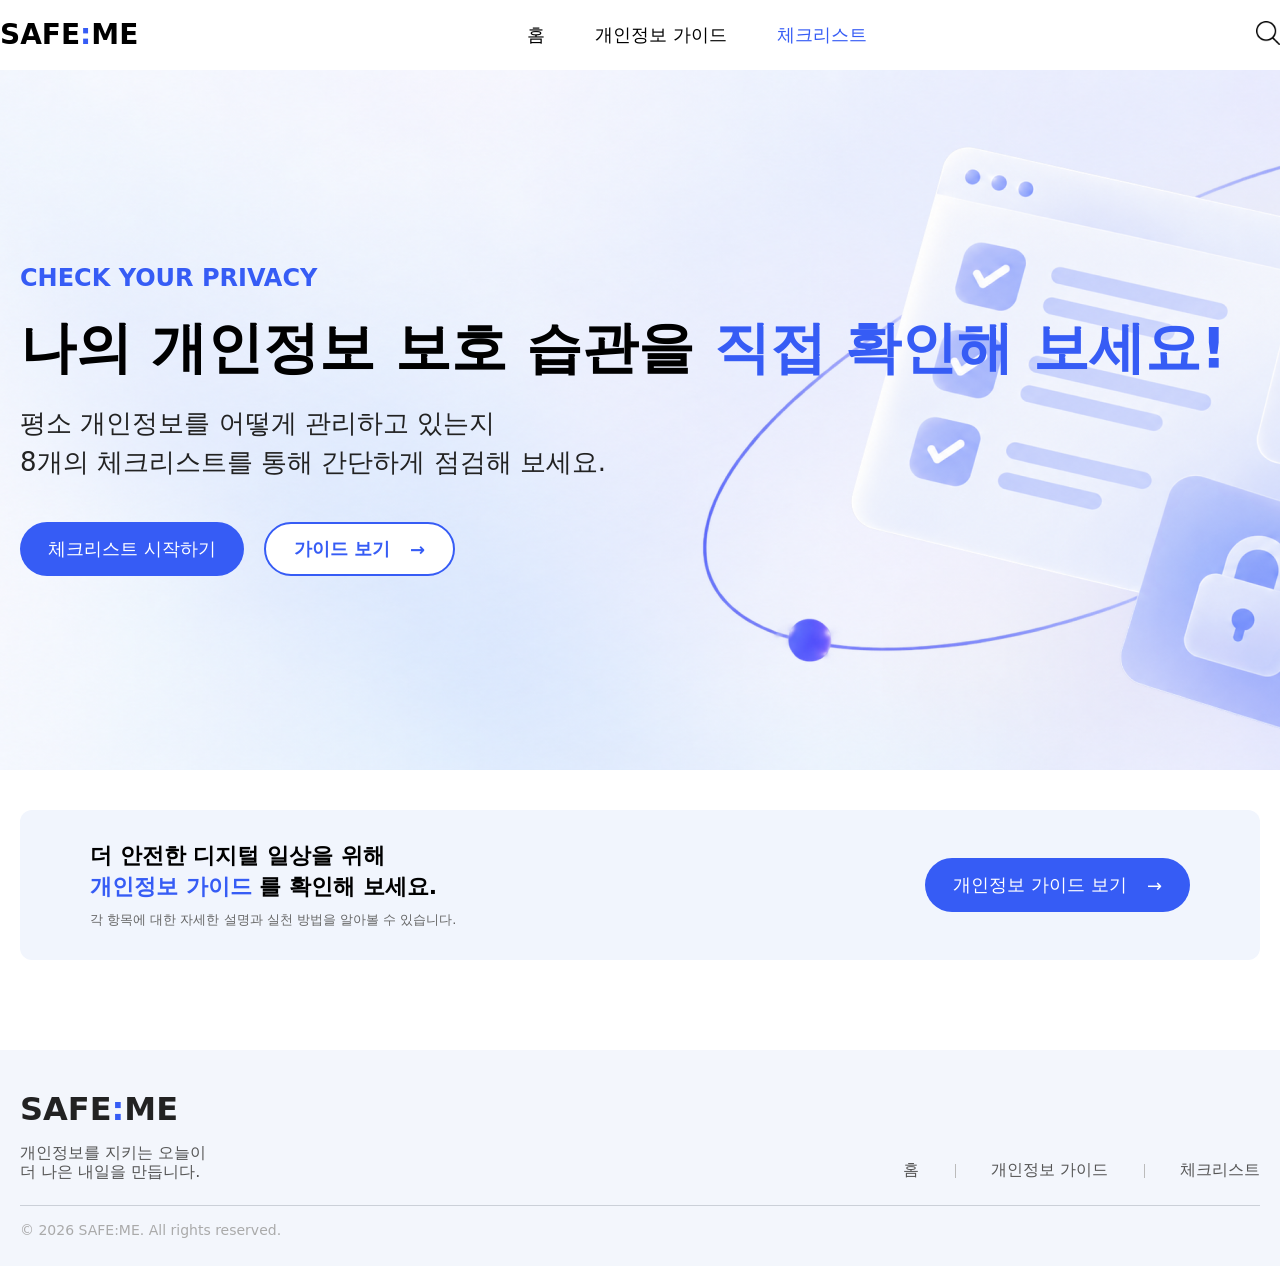
==== check.html @ 4dc62b18 "check.html 작성 / 로고 사이즈 수정, reset.css button font-family: inherit; 추가" ====
<!DOCTYPE html>
<html lang="ko">

<head>
    <meta charset="UTF-8">
    <meta name="viewport" content="width=device-width, initial-scale=1.0">
    <title>SAFE:ME</title>
    <link rel="stylesheet" href="css/common.css">
    <link rel="stylesheet" href="css/check.css">
    <script src="js/check.js" defer></script>
</head>

<body>
    <div id="wrap">
        <header class="header">
            <div class="header-inner">
                <h1 class="logo"><a href="index.html">SAFE<span>:</span>ME</a></h1>
                <nav class="gnb">
                    <ul>
                        <li><a href="index.html">홈</a></li>
                        <li><a href="guide.html">개인정보 가이드</a></li>
                        <li><a href="check.html">체크리스트</a></li>
                    </ul>
                </nav>
                <div class="search">
                    <img src="img/search-icon.png" alt="검색">
                </div>
            </div>
        </header>
        <!-- //header -->
        <section class="hero">
            <div class="inner">
                <div class="hero-title">
                    <div class="hero-text">
                        <span class="label" id="heroLabel">
                            CHECK YOUR PRIVACY
                        </span>
                        <h1 id="heroTitle">
                            나의 개인정보 보호 습관을<br>
                            <span class="point">
                                직접 확인해 보세요!
                            </span>
                        </h1>
                        <p class="sub-text" id="heroDescription">
                            평소 개인정보를 어떻게 관리하고 있는지<br>
                            8개의 체크리스트를 통해 간단하게 점검해 보세요.
                        </p>
                        <div class="hero-btns">
                            <button type="button" class="btn-primary" id="startBtn">
                                체크리스트 시작하기
                            </button>
                            <a href="guide.html" class="btn-outline">
                                가이드 보기
                                <span>→</span>
                            </a>
                        </div>
                    </div>
                </div>
            </div>
        </section>
        <!-- //hero -->

        <main class="check-page">

            <!-- checklist / score -->
            <section class="check-score section" id="checkSection">

                <div class="inner">
                    <!-- title -->
                    <div class="section-title">
                        <h2 id="checkSectionTitle">
                            개인정보 보호 체크리스트
                        </h2>
                        <p id="checkSectionDescription">
                            평소 실천하고 있는 개인정보 보호 습관을 체크해 주세요.
                        </p>
                    </div>

                    <div class="check-score-wrap">
                        <!-- checklist -->
                        <div class="check-answer-area">
                            <div class="check-answer-list" id="questionList">
                            </div>
                            <div class="check-result-button-wrap">
                                <button type="button" class="btn-primary result-btn" id="resultBtn">
                                    결과 보기
                                    <span>→</span>
                                </button>

                                <button type="button" class="btn-outline result-btn is-hidden" id="retryBtn">
                                    다시 진행하기
                                    <span>↻</span>
                                </button>
                            </div>
                        </div>
                        <!-- score -->
                        <div class="check-score-box">

                            <div class="score-circle">
                                <svg class="score-chart" viewBox="0 0 200 200">
                                    <circle class="score-chart-bg" cx="100" cy="100" r="78">
                                    </circle>
                                    <circle class="score-chart-progress" id="scoreCircle" cx="100" cy="100" r="78">
                                    </circle>
                                </svg>

                                <div class="score-text">
                                    <div>
                                        <strong id="scoreNumber">
                                            0
                                        </strong>
                                        <span>
                                            / 8
                                        </span>
                                    </div>
                                    <em id="scoreGrade">
                                        READY
                                    </em>
                                </div>
                            </div>
                            <h3 id="scoreMessage">
                                체크리스트를 시작하고<br>
                                나의 개인정보 보호 습관을 확인해 보세요.
                            </h3>

                            <div class="score-summary">
                                <!-- safe / checked -->
                                <div class="summary-row">
                                    <span class="summary-icon">
                                        <img src="img/check-img/icon-safe.png" alt="안전한 항목">
                                    </span>
                                    <span id="summaryLabel1">
                                        선택한 항목
                                    </span>
                                    <strong id="safeCount">
                                        0개
                                    </strong>
                                </div>

                                <!-- warning / remaining -->
                                <div class="summary-row">
                                    <span class="summary-icon">
                                        <img src="img/check-img/icon-warning.png" alt="주의가 필요한 항목">
                                    </span>
                                    <span id="summaryLabel2">
                                        남은 항목
                                    </span>
                                    <strong id="warningCount">
                                        8개
                                    </strong>
                                </div>

                                <!-- total -->
                                <div class="summary-row">
                                    <span class="summary-icon">
                                        <img src="img/check-img/icon-total.png" alt="전체 항목">
                                    </span>
                                    <span>
                                        전체 항목
                                    </span>
                                    <strong id="totalCount">
                                        8개
                                    </strong>
                                </div>
                            </div>
                        </div>
                        <!-- //score -->
                    </div>
                </div>
            </section>
            <!-- //checklist / score -->

            <!-- result -->
            <section class="check-result section result-section">
                <div class="inner">
                    <div class="section-title">
                        <h2>
                            항목별 결과
                        </h2>
                        <p>
                            각 항목의 결과를 확인하고,
                            부족한 부분을 점검해 보세요.
                        </p>
                    </div>
                    <div class="check-result-grid" id="resultGrid">
                    </div>
                </div>
            </section>
            <!-- //result -->

            <!-- warning -->
            <section class="check-warning section result-section">
                <div class="inner">
                    <div class="section-title">
                        <h2>
                            주의가 필요한 항목
                        </h2>
                        <p>
                            더 안전한 개인정보 관리를 위해,
                            지금 꼭 확인해 보세요.
                        </p>
                    </div>
                    <div class="check-warning-grid" id="warningGrid">
                    </div>
                </div>
            </section>
            <!-- //warning -->

            <!-- guide cta -->
            <section class="check-guide-banner">
                <div class="inner">
                    <div class="check-guide-banner-inner">
                        <div class="check-guide-text">
                            <h2>
                                더 안전한 디지털 일상을 위해<br>
                                <span class="point">
                                    개인정보 가이드
                                </span>를 확인해 보세요.
                            </h2>
                            <p>
                                각 항목에 대한 자세한 설명과
                                실천 방법을 알아볼 수 있습니다.
                            </p>
                        </div>

                        <div class="check-guide-action">
                            <img src="img/check-guide-icon.png" alt="">
                            <a href="guide.html" class="btn-primary">
                                개인정보 가이드 보기
                                <span>→</span>
                            </a>
                        </div>
                    </div>
                </div>
            </section>
            <!-- //guide cta -->
        </main>

        <!-- footer -->
        <footer class="footer">
            <div class="inner">
                <div class="footer-top">
                    <div class="footer-left">
                        <a href="#" class="footer-logo">SAFE<span class="point">:</span>ME</a>
                        <p>
                            개인정보를 지키는 오늘이<br>
                            더 나은 내일을 만듭니다.
                        </p>
                    </div>
                    <nav class="footer-right">
                        <a href="index.html">홈</a>
                        <a href="guide.html">개인정보 가이드</a>
                        <a href="check.html">체크리스트</a>
                    </nav>
                </div>
                <div class="footer-bottom">
                    <p>© 2026 SAFE:ME. All rights reserved.</p>
                </div>

            </div>
        </footer>
    </div>
</body>

</html>
---- css/common.css ----
@charset "utf-8";
@import url(reset.css);

h1 {
    font-size: 56px;
}

h2 {
    font-size: 32px;
}

h3 {
    font-size: 22px;
}

h4 {
    font-size: 20px;
}

:root {

    /* Primary */
    --primary: #365CF5;
    --primary-dark: #2449D8;

    /* Blue */
    --blue-light: #EEF3FF;
    --blue-bg: #F1F5FD;

    /* Text */
    --black: #111111;
    --text: #333333;
    --gray: #666666;
    --gray-light: #999999;

    /* Border */
    --border: #DDDDDD;

    /* Background */
    --white: #FFFFFF;
    --gray-bg: #F6F7FA;

    /* Status */
    --warning: #FF8A5B;
    --warning-bg: #FFF3ED;

    /* Radius */
    --radius-sm: 8px;
    --radius-md: 10px;
    --radius-lg: 12px;
    --radius-round: 28px;

    /* Shadow */
    --shadow: 0 4px 12px rgba(0, 0, 0, 0.08);
}

.inner {
    width: 1280px;
    max-width: calc(100% - 40px);
    margin: 0 auto;
}

.header-inner {
    max-width: 1280px;
    height: 70px;
    margin: 0 auto;
    display: flex;
    align-items: center;
    justify-content: space-between;
}

.logo {
    font-size: 28px;
}

.logo span {
    color: var(--primary)
}

.gnb ul {
    display: flex;
    align-items: center;
    gap: 50px;
}

.gnb ul li {
    font-size: 18px;
    font-weight: 500;
    height: 70px;
    display: flex;
    align-items: center;
    position: relative;
}

.gnb ul li a {
    position: relative;
}

.gnb ul li a::after {
    content: '';
    position: absolute;
    left: 0;
    bottom: -26px;
    width: 0;
    height: 2px;
    background: #365CF5;
    transition: width 0.3s ease;
}

.gnb ul li a:hover,
.gnb ul li a.on {
    color: #365CF5;
}

.gnb ul li a:hover::after,
.gnb ul li a.on::after {
    width: 100%;
}

.search img {
    width: 24px;
    height: 24px;
}

/* ----------------------------------------header 끝----------------------------------------- */


.hero {
    background: url(../img/main-img/메인배너.png)no-repeat center/cover;
    width: 100%;
    height: 700px;
}

.hero-title {
    height: 700px;
    display: flex;
    align-items: center;
}

h1 {
    margin: 20px 0;
    line-height: 1.3;
}

.label {
    font-size: 24px;
    font-weight: 600;
}

.label,
.point {
    color: #365CF5;
}

.sub-text {
    font-size: 26px;
    color: #222;
    font-weight: 500;
    line-height: 1.5;
}

/* ----------------------------------------hero 끝----------------------------------------- */

.footer {
    background: #f3f6fc;
    padding: 40px 0 28px;
}

.footer-top {
    display: flex;
    justify-content: space-between;
    align-items: flex-end;
    padding-bottom: 24px;
    border-bottom: 1px solid #cbd0d8;
}

.footer-left .footer-logo {
    display: inline-block;
    margin-bottom: 15px;
    color: #222222;
    font-size: 32px;
    font-weight: 700;
}

.footer-left p {
    color: #555;
    font-size: 16px;
    line-height: 1.2;
}

.footer-right {
    display: flex;
    align-items: center;
}

.footer-right a {
    position: relative;
    padding: 0 36px;
    color: #555555;
    font-size: 16px;
}

.footer-right a+a::before {
    content: "";
    position: absolute;
    left: 0;
    top: 50%;
    width: 1px;
    height: 14px;
    background: #bbbbbb;
    transform: translateY(-50%);
}

.footer-right a:last-child {
    padding-right: 0;
}

.footer-bottom {
    padding-top: 16px;
}

.footer-bottom p {
    color: #aaaaaa;
    font-size: 14px;
}
---- css/check.css ----
@charset "utf-8";

/* HERO */
.hero {
    position: relative;
    overflow: hidden;
    background: url("../img/check-img/check-hero.png") no-repeat center / cover;
}

.check-page + .footer {
    margin-top: 0;
}

.hero-text {
    position: relative;
    z-index: 2;
}

.hero-btns {
    display: flex;
    align-items: center;
    gap: 20px;
    margin-top: 40px;
}

/* BUTTON */
.btn-primary,
.btn-outline {
    min-width: 190px;
    height: 54px;
    padding: 0 28px;
    display: inline-flex;
    align-items: center;
    justify-content: center;
    gap: 20px;
    border-radius: 50px;
    font-size: 18px;
    font-weight: 500;
    cursor: pointer;
    transition: 0.3s;
}

.btn-primary {
    border: 0;
    background: #365CF5;
    color: #fff;
}

.btn-primary:hover {
    background: #0e2fb1;
}

.btn-outline {
    border: 2px solid #365CF5;
    background: #fff;
    color: #365CF5;
    font-weight: 600;
}

.btn-outline:hover {
    background: var(--primary);
    color: var(--white);
}

.is-hidden {
    display: none !important;
}

/* COMMON */
.check-page {
    background: var(--white);
}

.check-page .section {
    padding: 100px 0;
}

.section-title {
    margin-bottom: 48px;
}

.section-title h2 {
    margin-bottom: 12px;
}

.section-title p {
    color: var(--gray);
    font-size: 20px;
    line-height: 1.6;
}

/* STATE */
.check-score {
    display: none;
    padding-top: 110px !important;
}

.check-score.is-started {
    display: block;
}

.result-section {
    display: none;
}

.result-section.is-visible {
    display: block;
    animation: resultFadeUp 0.6s ease both;
}

.check-score.is-started .section-title {
    animation: checkFadeUp 0.45s ease both;
}

.check-score.is-started .check-score-box {
    animation: checkFadeUp 0.55s ease both;
}

@keyframes checkFadeUp {
    from {
        opacity: 0;
        transform: translateY(20px);
    }

    to {
        opacity: 1;
        transform: translateY(0);
    }
}

@keyframes resultFadeUp {
    from {
        opacity: 0;
        transform: translateY(25px);
    }

    to {
        opacity: 1;
        transform: translateY(0);
    }
}

/* SCORE */
.check-score-wrap {
    display: grid;
    grid-template-columns: 1fr 470px;
    gap: 110px;
    align-items: center;
}

/* CHECKLIST */
.check-answer-area {
    width: 100%;
}

.check-answer-list {
    display: flex;
    flex-direction: column;
    gap: 12px;
}

.check-answer-item {
    width: 100%;
    min-height: 54px;
    padding: 10px 14px;
    display: flex;
    align-items: center;
    gap: 20px;
    border: 0;
    border-radius: 10px;
    background: transparent;
    text-align: left;
    cursor: pointer;
    transition: 0.2s;
}

.check-answer-item:hover {
    background: #f7f9ff;
}

.check-answer-item:disabled {
    cursor: default;
    opacity: 1;
}

.check-answer-box {
    width: 30px;
    height: 30px;
    flex-shrink: 0;
    display: flex;
    align-items: center;
    justify-content: center;
    border: 2px solid #dae1ff;
    border-radius: 6px;
    background: #fff;
    color: #fff;
    font-size: 18px;
    font-weight: 600;
    line-height: 1;
}

.check-answer-item.is-safe .check-answer-box {
    border-color: #365CF5;
    background: var(--primary);
    color: #fff;
}

.check-answer-text {
    color: var(--text);
    font-size: 18px;
    line-height: 1.5;
}

.check-result-button-wrap {
    display: flex;
    align-items: center;
    justify-content: flex-start;
    gap: 16px;
    margin-top: 56px;
    font-weight: 600;
}

.result-btn {
    min-width: 190px;
}

/* SCORE BOX */
.check-score-box {
    min-height: 580px;
    padding: 50px 60px;
    display: flex;
    flex-direction: column;
    align-items: center;
    border-radius: var(--radius-lg);
    background: var(--blue-bg);
}

.score-circle {
    position: relative;
    width: 230px;
    height: 230px;
}

.score-chart {
    width: 100%;
    height: 100%;
    transform: rotate(-90deg);
}

.score-chart circle {
    fill: none;
    stroke-width: 14;
}

.score-chart-bg {
    stroke: #d9d9d9;
}

.score-chart-progress {
    stroke: var(--primary);
    stroke-linecap: round;
    transition: stroke-dashoffset 0.8s ease;
}

.score-text {
    position: absolute;
    inset: 0;
    display: flex;
    flex-direction: column;
    align-items: center;
    justify-content: center;
}

.score-text > div {
    display: flex;
    align-items: baseline;
    gap: 5px;
}

.score-text strong {
    color: var(--primary);
    font-size: 46px;
    font-weight: 700;
}

.score-text span {
    color: var(--text);
    font-size: 26px;
    font-weight: 600;
}

.score-text em {
    margin-top: 5px;
    color: var(--primary);
    font-size: 17px;
    font-weight: 700;
    font-style: normal;
}

.check-score-box h3 {
    margin-top: 28px;
    text-align: center;
    line-height: 1.4;
}

/* SCORE SUMMARY */
.score-summary {
    width: 100%;
    margin-top: 28px;
    padding: 20px 26px;
    border-radius: var(--radius-md);
    background: var(--white);
}

.summary-row {
    min-height: 46px;
    display: grid;
    grid-template-columns: 30px 1fr auto;
    align-items: center;
    gap: 24px;
}

.summary-icon {
    width: 30px;
    height: 30px;
    display: flex;
    align-items: center;
    justify-content: center;
    flex-shrink: 0;
}

.summary-icon img {
    width: 30px;
    height: 30px;
    display: block;
    object-fit: contain;
}

.summary-row span:nth-child(2) {
    color: var(--gray);
    font-size: 16px;
}

.summary-row strong {
    font-size: 18px;
}

.summary-row:first-child strong {
    color: var(--primary);
}

/* RESULT */
.check-result {
    padding-top: 30px !important;
}

.check-result-grid {
    display: grid;
    grid-template-columns: repeat(4, 1fr);
    gap: 16px;
}

.check-result-card {
    position: relative;
    min-height: 165px;
    padding: 20px;
    border: 1px solid var(--border);
    border-radius: var(--radius-md);
    background: var(--white);
    transition: 0.25s ease;
}

.check-result-card:hover {
    transform: translateY(-3px);
    box-shadow: var(--shadow);
}

.check-result-thumb {
    width: 48px;
    height: 48px;
    margin-bottom: 14px;
    display: flex;
    align-items: center;
    justify-content: center;
}

.check-result-thumb img {
    width: 32px;
    height: 32px;
    object-fit: contain;
}

.check-result-status {
    position: absolute;
    top: 18px;
    right: 18px;
    padding: 5px 11px;
    border-radius: 30px;
    font-size: 12px;
    font-weight: 600;
}

.check-result-status.is-safe {
    color: var(--primary);
    background: var(--blue-light);
}

.check-result-status.is-warning {
    color: var(--warning);
    background: var(--warning-bg);
}

.check-result-card h3 {
    margin-bottom: 8px;
    font-size: 17px;
}

.check-result-card p {
    color: var(--gray);
    font-size: 13px;
    line-height: 1.5;
}

/* WARNING */
.check-warning {
    padding-top: 20px !important;
}

.check-warning-grid {
    display: grid;
    grid-template-columns: repeat(2, 1fr);
    gap: 20px;
}

.check-warning-card {
    position: relative;
    min-height: 145px;
    padding: 22px;
    display: grid;
    grid-template-columns: 115px 1fr;
    align-items: center;
    gap: 26px;
    border: 1px solid var(--border);
    border-radius: var(--radius-md);
    background: var(--white);
}

.check-warning-thumb {
    width: 115px;
    height: 100px;
    display: flex;
    align-items: center;
    justify-content: center;
    border-radius: var(--radius-sm);
    background: var(--blue-light);
}

.check-warning-thumb img {
    width: 48px;
    height: 48px;
    object-fit: contain;
}

.check-warning-content h3 {
    margin-bottom: 8px;
    font-size: 18px;
}

.check-warning-content p {
    color: var(--gray);
    font-size: 13px;
    line-height: 1.5;
}

.check-warning-link {
    display: inline-block;
    margin-top: 8px;
    color: var(--primary);
    font-size: 13px;
    font-weight: 500;
}

.check-warning-badge {
    position: absolute;
    top: 16px;
    right: 16px;
    padding: 5px 11px;
    border-radius: 30px;
    color: var(--warning);
    background: var(--warning-bg);
    font-size: 12px;
    font-weight: 600;
}

.check-warning-complete {
    grid-column: 1 / -1;
    padding: 50px;
    text-align: center;
    border-radius: var(--radius-md);
    background: var(--blue-bg);
}

.check-warning-complete strong {
    display: block;
    margin-bottom: 10px;
    color: var(--primary);
    font-size: 20px;
}

.check-warning-complete p {
    color: var(--gray);
    font-size: 15px;
}

/* GUIDE BANNER */
.check-guide-banner {
    padding: 40px 0 90px;
}

.check-guide-banner-inner {
    min-height: 150px;
    padding: 28px 70px;
    display: flex;
    align-items: center;
    justify-content: space-between;
    border-radius: var(--radius-lg);
    background: var(--blue-bg);
}

.check-guide-text h2 {
    font-size: 22px;
    line-height: 1.4;
}

.check-guide-text p {
    margin-top: 8px;
    color: var(--gray);
    font-size: 13px;
}

.check-guide-action {
    display: flex;
    align-items: center;
    gap: 40px;
}

.check-guide-action img {
    width: 90px;
}

.check-guide-action .btn-primary {
    min-width: 220px;
}

/* GNB */
.gnb ul li:nth-child(3) a {
    color: var(--primary);
}

.gnb ul li:nth-child(3) a::after {
    width: 100%;
}

/* RESPONSIVE */
@media (max-width: 1024px) {
    .check-score-wrap {
        grid-template-columns: 1fr;
        gap: 60px;
    }

    .check-score-box {
        width: 100%;
        max-width: 520px;
        margin: 0 auto;
    }

    .check-result-grid {
        grid-template-columns: repeat(2, 1fr);
    }
}

@media (max-width: 768px) {
    .check-page .section {
        padding: 70px 0;
    }

    .hero-btns {
        flex-direction: column;
        align-items: flex-start;
    }

    .check-result-grid,
    .check-warning-grid {
        grid-template-columns: 1fr;
    }

    .check-warning-card {
        grid-template-columns: 90px 1fr;
    }

    .check-warning-thumb {
        width: 90px;
        height: 90px;
    }

    .check-guide-banner-inner {
        padding: 28px;
        flex-direction: column;
        align-items: flex-start;
        gap: 28px;
    }

    .check-guide-action {
        width: 100%;
        justify-content: space-between;
    }
}
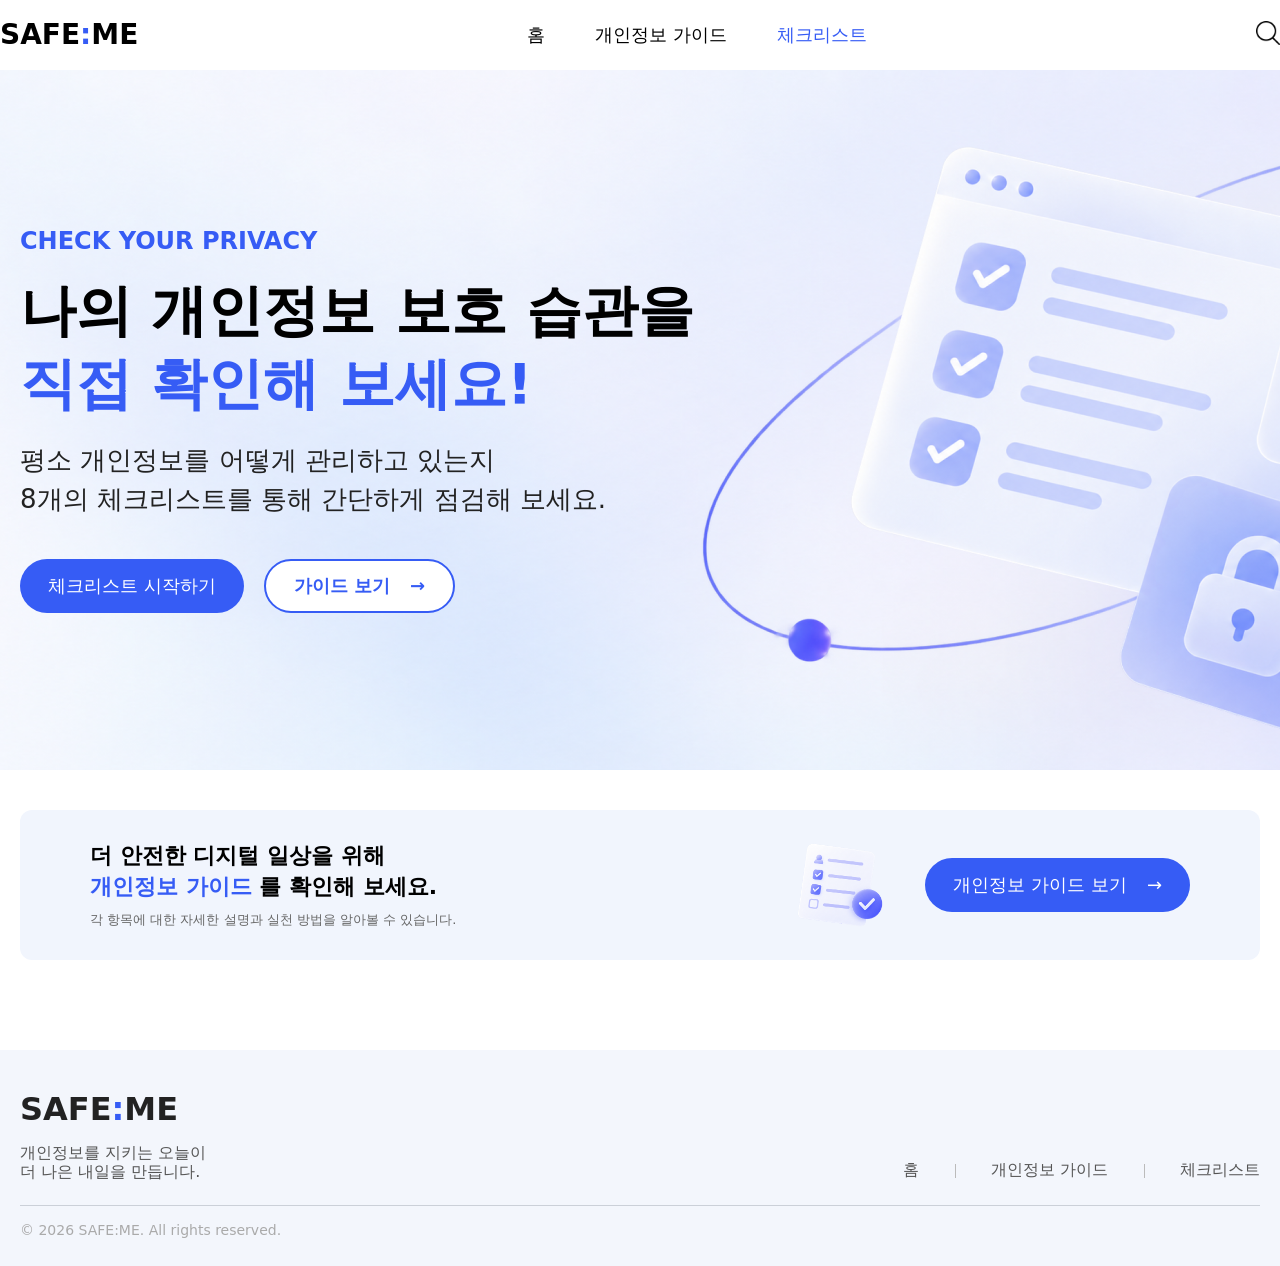
==== commit 1f8a849e: "hero title 수정/ check-guide 이미지 추가" ====
--- a/check.html
+++ b/check.html
@@ -224,7 +224,7 @@
                         </div>
 
                         <div class="check-guide-action">
-                            <img src="img/check-guide-icon.png" alt="">
+                            <img src="img/check-img/check-guide-icon.png" alt="">
                             <a href="guide.html" class="btn-primary">
                                 개인정보 가이드 보기
                                 <span>→</span>
